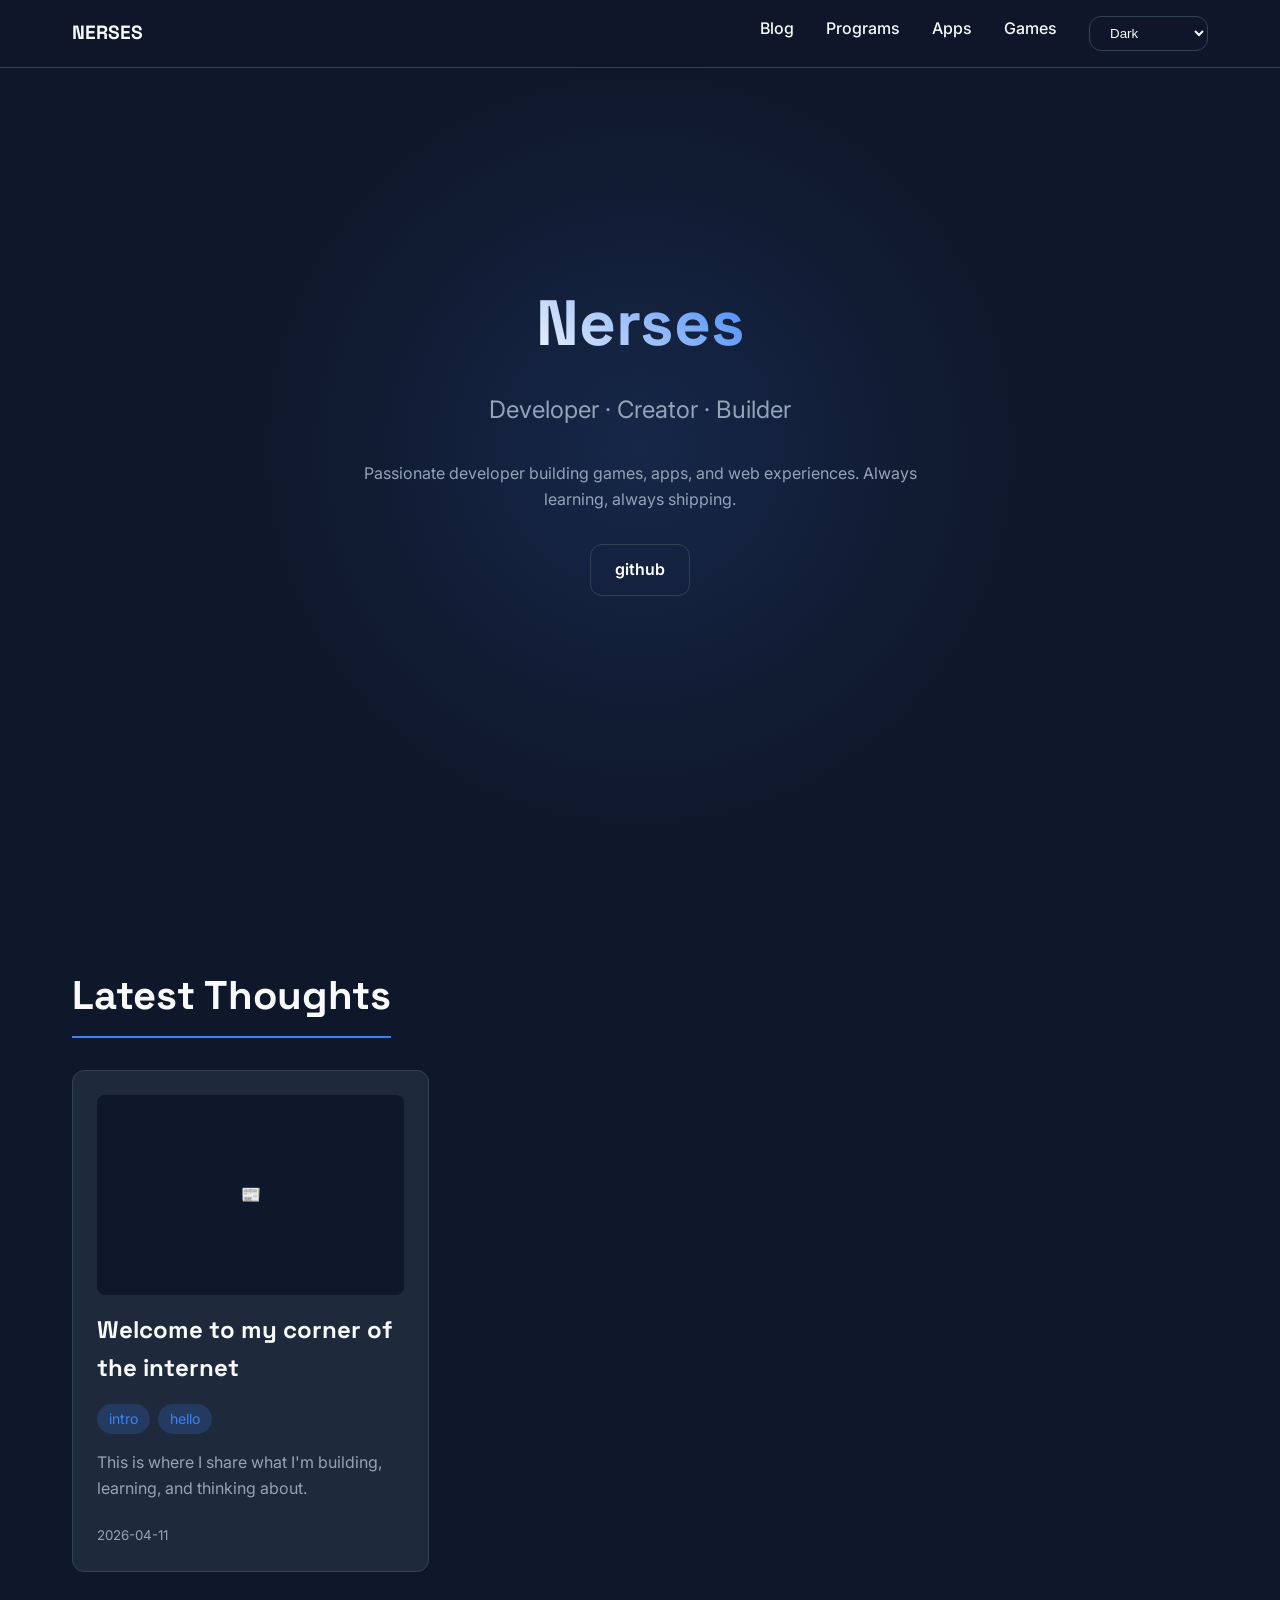
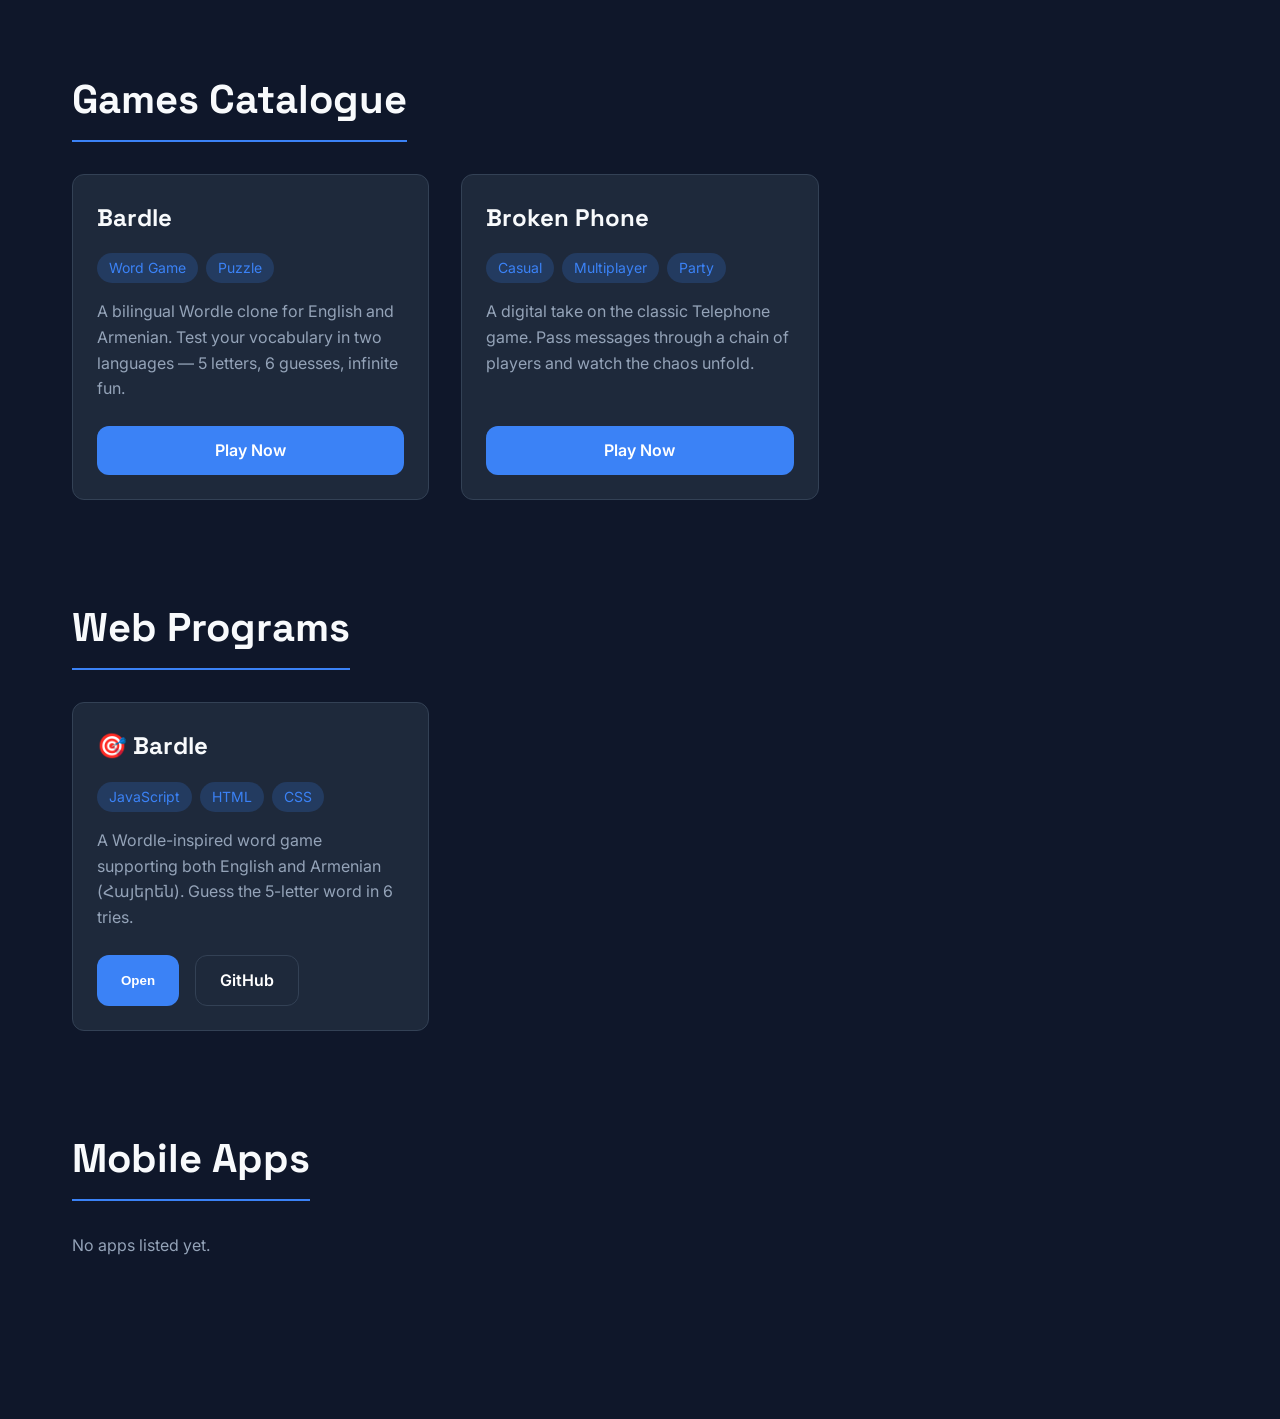
==== index.html @ 5c1e5d2f "Initial commit" ====
<!DOCTYPE html>
<html lang="en" data-theme="dark">
<head>
    <meta charset="UTF-8">
    <meta name="viewport" content="width=device-width, initial-scale=1.0">
    <title>Nerses | Portfolio</title>
    
    <link href="https://fonts.googleapis.com/css2?family=Inter:wght@400;500;600&family=Space+Grotesk:wght@500;700&display=swap" rel="stylesheet">
    <link rel="stylesheet" href="style.css">
    
    <!-- Marked for Markdown rendering -->
    <script src="https://cdn.jsdelivr.net/npm/marked/marked.min.js"></script>
</head>
<body>

<header>
    <nav>
        <div style="font-family: var(--font-heading); font-weight: bold; font-size: 1.2rem;">NERSES</div>
        <div class="nav-links">
            <a href="#blog">Blog</a>
            <a href="#programs">Programs</a>
            <a href="#apps">Apps</a>
            <a href="#games">Games</a>
            <select class="theme-switch" id="theme-switch">
                <option value="dark">Dark</option>
                <option value="light">Light</option>
                <option value="cyberpunk">Cyberpunk</option>
            </select>
        </div>
    </nav>
</header>

<div class="hero">
    <img id="profile-avatar" src="" alt="Avatar" style="width: 150px; height: 150px; border-radius: 50%; object-fit: cover; margin-bottom: 2rem; border: 4px solid var(--accent); display: none;">
    <h1 id="profile-name">Loading...</h1>
    <p id="profile-tagline" style="font-size: 1.5rem; color: var(--text-muted); margin-bottom: 2rem;"></p>
    <p id="profile-bio" style="max-width: 600px; margin: 0 auto 2rem; color: var(--text-muted);"></p>
    
    <div id="social-links" style="display: flex; gap: 1rem; justify-content: center; margin-bottom: 2rem;">
        <!-- Injected via JS -->
    </div>
</div>

<main>
    <section id="blog">
        <h2>Latest Thoughts</h2>
        <div class="grid" id="blog-grid"></div>
    </section>

    <section id="games">
        <h2>Games Catalogue</h2>
        <div class="grid" id="games-grid"></div>
    </section>

    <section id="programs">
        <h2>Web Programs</h2>
        <div class="grid" id="programs-grid"></div>
    </section>

    <section id="apps">
        <h2>Mobile Apps</h2>
        <div class="grid" id="apps-grid"></div>
    </section>
</main>

<!-- Modal Overlay -->
<div class="modal-overlay" id="modal">
    <div class="modal-content">
        <button class="modal-close" onclick="closeModal()">×</button>
        <div id="modal-body"></div>
    </div>
</div>

<script>
    let siteData = {};

    // Theme logic
    const themeSelect = document.getElementById('theme-switch');
    const savedTheme = localStorage.getItem('theme') || 'dark';
    document.documentElement.setAttribute('data-theme', savedTheme);
    themeSelect.value = savedTheme;

    themeSelect.addEventListener('change', (e) => {
        const t = e.target.value;
        document.documentElement.setAttribute('data-theme', t);
        localStorage.setItem('theme', t);
    });

    // Fetch data and render
    fetch('data.json')
        .then(res => res.json())
        .then(data => {
            siteData = data;
            renderProfile(data.meta);
            renderBlog(data.blog);
            renderGames(data.games);
            renderPrograms(data.programs);
            renderApps(data.apps);
        })
        .catch(err => console.error("Error loading data.json", err));

    function renderProfile(meta) {
        document.getElementById('profile-name').innerText = meta.name;
        document.getElementById('profile-tagline').innerText = meta.tagline;
        document.getElementById('profile-bio').innerText = meta.bio;
        
        if (meta.avatar) {
            const img = document.getElementById('profile-avatar');
            img.src = meta.avatar;
            img.style.display = 'block';
        }

        const socialsUrl = meta.socials;
        const socialDiv = document.getElementById('social-links');
        socialDiv.innerHTML = '';
        for (let [platform, url] of Object.entries(socialsUrl)) {
            if (url) {
                socialDiv.innerHTML += `<a href="${url}" target="_blank" class="btn" style="background: transparent; border: 1px solid var(--border);">${platform}</a>`;
            }
        }
    }

    function renderBlog(posts) {
        const grid = document.getElementById('blog-grid');
        grid.innerHTML = posts.filter(p => p.published).map(post => `
            <div class="card" onclick="openBlog('${post.id}')">
                ${post.cover ? `<img src="${post.cover}" class="blog-cover" alt="Cover">` : `<div class="blog-cover" style="display:flex; justify-content:center; align-items:center;">📰</div>`}
                <h3>${post.title}</h3>
                <div class="tags">
                    ${post.tags.map(t => `<span class="tag">${t}</span>`).join('')}
                </div>
                <p>${post.excerpt}</p>
                <small style="color: var(--text-muted)">${post.date}</small>
            </div>
        `).join('');
    }

    function renderGames(games) {
        const grid = document.getElementById('games-grid');
        grid.innerHTML = games.map(game => `
            <div class="card" onclick="openGame('${game.url}', '${game.title}')">
                <h3>${game.title}</h3>
                <div class="tags">
                    ${game.genre.map(t => `<span class="tag">${t}</span>`).join('')}
                </div>
                <p>${game.description}</p>
                <span class="btn" style="margin-top:auto;">Play Now</span>
            </div>
        `).join('');
    }

    function renderPrograms(programs) {
        const grid = document.getElementById('programs-grid');
        grid.innerHTML = programs.map(prog => `
            <div class="card">
                <h3>${prog.icon || ''} ${prog.title}</h3>
                <div class="tags">
                    ${prog.tech.map(t => `<span class="tag">${t}</span>`).join('')}
                </div>
                <p>${prog.description}</p>
                <div style="display: flex; gap: 1rem; margin-top: auto;">
                    ${prog.embed 
                        ? `<button class="btn" onclick="openGame('${prog.url}', '${prog.title}')">Open</button>`
                        : `<a href="${prog.url}" target="_blank" class="btn">Open</a>`
                    }
                    ${prog.repoUrl ? `<a href="${prog.repoUrl}" target="_blank" class="btn" style="background: transparent; border: 1px solid var(--border);">GitHub</a>` : ''}
                </div>
            </div>
        `).join('');
    }

    function renderApps(apps) {
        const grid = document.getElementById('apps-grid');
        if (!apps || apps.length === 0) {
            grid.innerHTML = `<p style="color: var(--text-muted)">No apps listed yet.</p>`;
            return;
        }
        grid.innerHTML = apps.map(app => `
            <div class="card">
                <h3>${app.title}</h3>
                <p>${app.description}</p>
                <a href="${app.url}" target="_blank" class="btn" style="margin-top: auto;">Download</a>
            </div>
        `).join('');
    }

    /* Modal Logic */
    const modal = document.getElementById('modal');
    const modalBody = document.getElementById('modal-body');

    function openBlog(id) {
        const post = siteData.blog.find(p => p.id === id);
        if (!post) return;
        
        modalBody.innerHTML = `
            ${post.cover ? `<img src="${post.cover}" style="width:100%; border-radius:8px; margin-bottom: 2rem;">` : ''}
            <div class="markdown-body">
                ${marked.parse(post.content)}
            </div>
        `;
        modal.classList.add('active');
    }

    function openGame(url, title) {
        modalBody.innerHTML = `
            <h2 style="margin-bottom: 1rem;">${title}</h2>
            <iframe src="${url}" class="iframe-container" allow="fullscreen"></iframe>
            <div style="margin-top: 1rem; text-align: right;">
                <a href="${url}" target="_blank" style="color: var(--accent);">Open in new tab ↗</a>
            </div>
        `;
        modal.classList.add('active');
    }

    function closeModal() {
        modal.classList.remove('active');
        setTimeout(() => { modalBody.innerHTML = ''; }, 300); // clear iframe
    }

    modal.addEventListener('click', (e) => {
        if (e.target === modal) closeModal();
    });
</script>

</body>
</html>
---- style.css ----
:root {
  /* Default Dark Theme */
  --bg-main: #0f172a;
  --bg-card: #1e293b;
  --bg-card-hover: #334155;
  --text-main: #f8fafc;
  --text-muted: #94a3b8;
  --accent: #3b82f6;
  --accent-hover: #2563eb;
  --border: #334155;
  
  --font-base: 'Inter', sans-serif;
  --font-heading: 'Space Grotesk', sans-serif;
  --radius: 12px;
  --transition: all 0.3s ease;
}

[data-theme='light'] {
  --bg-main: #f8fafc;
  --bg-card: #ffffff;
  --bg-card-hover: #f1f5f9;
  --text-main: #0f172a;
  --text-muted: #64748b;
  --accent: #2563eb;
  --accent-hover: #1d4ed8;
  --border: #e2e8f0;
}

[data-theme='cyberpunk'] {
  --bg-main: #000b18;
  --bg-card: #0a192f;
  --bg-card-hover: #112240;
  --text-main: #64ffda;
  --text-muted: #8892b0;
  --accent: #ff007f;
  --accent-hover: #ff4d94;
  --border: #233554;
}

* {
  box-sizing: border-box;
  margin: 0;
  padding: 0;
}

body {
  font-family: var(--font-base);
  background-color: var(--bg-main);
  color: var(--text-main);
  line-height: 1.6;
  transition: var(--transition);
  overflow-x: hidden;
}

/* Header & Nav */
header {
  position: fixed;
  top: 0;
  width: 100%;
  background: color-mix(in srgb, var(--bg-main) 80%, transparent);
  backdrop-filter: blur(10px);
  z-index: 100;
  border-bottom: 1px solid var(--border);
}

nav {
  max-width: 1200px;
  margin: 0 auto;
  padding: 1rem 2rem;
  display: flex;
  justify-content: space-between;
  align-items: center;
}

.nav-links {
  display: flex;
  gap: 2rem;
}

.nav-links a {
  color: var(--text-main);
  text-decoration: none;
  font-weight: 500;
  transition: var(--transition);
}

.nav-links a:hover {
  color: var(--accent);
}

/* Hero Section */
.hero {
  min-height: 100vh;
  display: flex;
  flex-direction: column;
  justify-content: center;
  align-items: center;
  text-align: center;
  padding: 2rem;
  background: radial-gradient(circle at center, color-mix(in srgb, var(--accent) 15%, transparent), transparent 50%);
}

.hero h1 {
  font-family: var(--font-heading);
  font-size: 4rem;
  margin-bottom: 1rem;
  background: linear-gradient(45deg, var(--text-main), var(--accent));
  -webkit-background-clip: text;
  -webkit-text-fill-color: transparent;
}

/* Container */
main {
  max-width: 1200px;
  margin: 0 auto;
  padding: 4rem 2rem;
}

section {
  margin-bottom: 6rem;
}

section h2 {
  font-family: var(--font-heading);
  font-size: 2.5rem;
  margin-bottom: 2rem;
  padding-bottom: 0.5rem;
  border-bottom: 2px solid var(--accent);
  display: inline-block;
}

/* Grid Layouts */
.grid {
  display: grid;
  grid-template-columns: repeat(auto-fill, minmax(300px, 1fr));
  gap: 2rem;
}

/* Cards */
.card {
  background: var(--bg-card);
  border: 1px solid var(--border);
  border-radius: var(--radius);
  padding: 1.5rem;
  transition: var(--transition);
  cursor: pointer;
  display: flex;
  flex-direction: column;
  height: 100%;
}

.card:hover {
  transform: translateY(-5px);
  background: var(--bg-card-hover);
  box-shadow: 0 10px 30px -10px rgba(0,0,0,0.3);
}

.card h3 {
  font-family: var(--font-heading);
  font-size: 1.5rem;
  margin-bottom: 1rem;
}

.card p {
  color: var(--text-muted);
  margin-bottom: 1.5rem;
  flex-grow: 1;
}

.tags {
  display: flex;
  flex-wrap: wrap;
  gap: 0.5rem;
  margin-bottom: 1rem;
}

.tag {
  background: color-mix(in srgb, var(--accent) 20%, transparent);
  color: var(--accent);
  padding: 0.25rem 0.75rem;
  border-radius: 999px;
  font-size: 0.875rem;
}

.btn {
  display: inline-block;
  padding: 0.75rem 1.5rem;
  background: var(--accent);
  color: white;
  text-decoration: none;
  border-radius: var(--radius);
  font-weight: 600;
  transition: var(--transition);
  text-align: center;
  border: none;
  cursor: pointer;
}

.btn:hover {
  background: var(--accent-hover);
}

/* Modals & Iframes */
.modal-overlay {
  position: fixed;
  top: 0;
  left: 0;
  width: 100%;
  height: 100%;
  background: rgba(0,0,0,0.8);
  backdrop-filter: blur(5px);
  z-index: 1000;
  display: flex;
  justify-content: center;
  align-items: center;
  opacity: 0;
  pointer-events: none;
  transition: var(--transition);
}

.modal-overlay.active {
  opacity: 1;
  pointer-events: all;
}

.modal-content {
  background: var(--bg-main);
  width: 90%;
  max-width: 800px;
  max-height: 90vh;
  border-radius: var(--radius);
  border: 1px solid var(--border);
  position: relative;
  overflow-y: auto;
  padding: 2rem;
  transform: translateY(20px);
  transition: var(--transition);
}

.modal-overlay.active .modal-content {
  transform: translateY(0);
}

.modal-close {
  position: absolute;
  top: 1rem;
  right: 1rem;
  background: none;
  border: none;
  color: var(--text-main);
  font-size: 1.5rem;
  cursor: pointer;
  z-index: 10;
}

.iframe-container {
  width: 100%;
  height: 70vh;
  border: none;
  border-radius: var(--radius);
  background: #000;
}

.theme-switch {
  background: transparent;
  border: 1px solid var(--border);
  color: var(--text-main);
  padding: 0.5rem 1rem;
  border-radius: var(--radius);
  cursor: pointer;
}

/* Blog specific */
.blog-cover {
  width: 100%;
  height: 200px;
  object-fit: cover;
  border-radius: calc(var(--radius) - 4px);
  margin-bottom: 1rem;
  background: var(--bg-main);
}

.markdown-body {
  color: var(--text-main);
}
.markdown-body h1, .markdown-body h2 { border-bottom: 1px solid var(--border); padding-bottom: 0.5em; margin-bottom: 1em; }
.markdown-body p { margin-bottom: 1em; }

/* Edit Panel */
.edit-container {
  display: flex;
  height: 100vh;
}
.edit-sidebar {
  width: 250px;
  background: var(--bg-card);
  border-right: 1px solid var(--border);
  padding: 2rem 1rem;
}
.edit-sidebar button {
  width: 100%;
  padding: 1rem;
  background: none;
  border: none;
  color: var(--text-muted);
  text-align: left;
  cursor: pointer;
  border-radius: var(--radius);
  margin-bottom: 0.5rem;
}
.edit-sidebar button.active, .edit-sidebar button:hover {
  background: var(--bg-card-hover);
  color: var(--text-main);
}
.edit-content-area {
  flex-grow: 1;
  padding: 2rem;
  overflow-y: auto;
}
.form-group {
  margin-bottom: 1rem;
}
.form-group label {
  display: block;
  margin-bottom: 0.5rem;
  color: var(--text-muted);
}
.form-group input, .form-group textarea, .form-group select {
  width: 100%;
  padding: 0.75rem;
  border-radius: var(--radius);
  border: 1px solid var(--border);
  background: var(--bg-main);
  color: var(--text-main);
  font-family: inherit;
}

/* Login screen */
.login-screen {
  height: 100vh;
  display: flex;
  justify-content: center;
  align-items: center;
}
.login-box {
  background: var(--bg-card);
  padding: 2rem;
  border-radius: var(--radius);
  border: 1px solid var(--border);
  width: 100%;
  max-width: 400px;
  text-align: center;
}
.login-box input { margin: 1rem 0; }
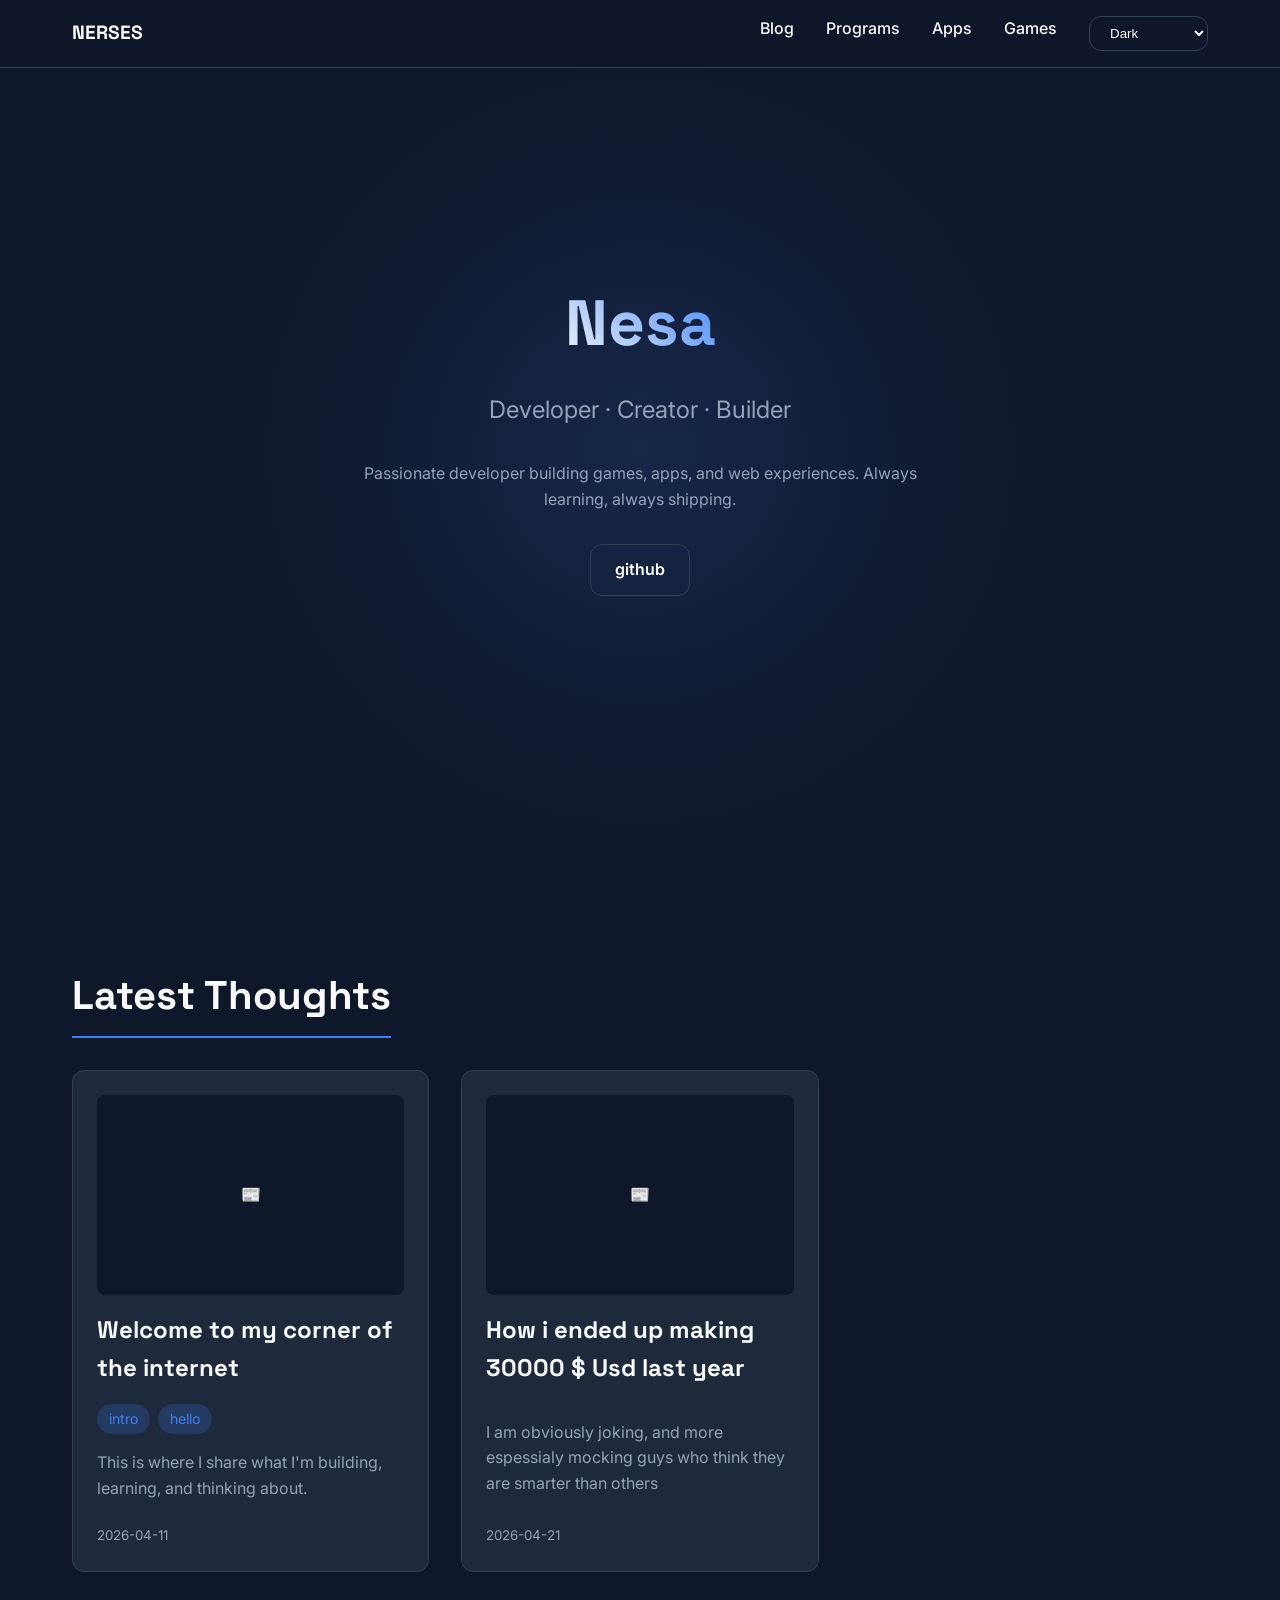
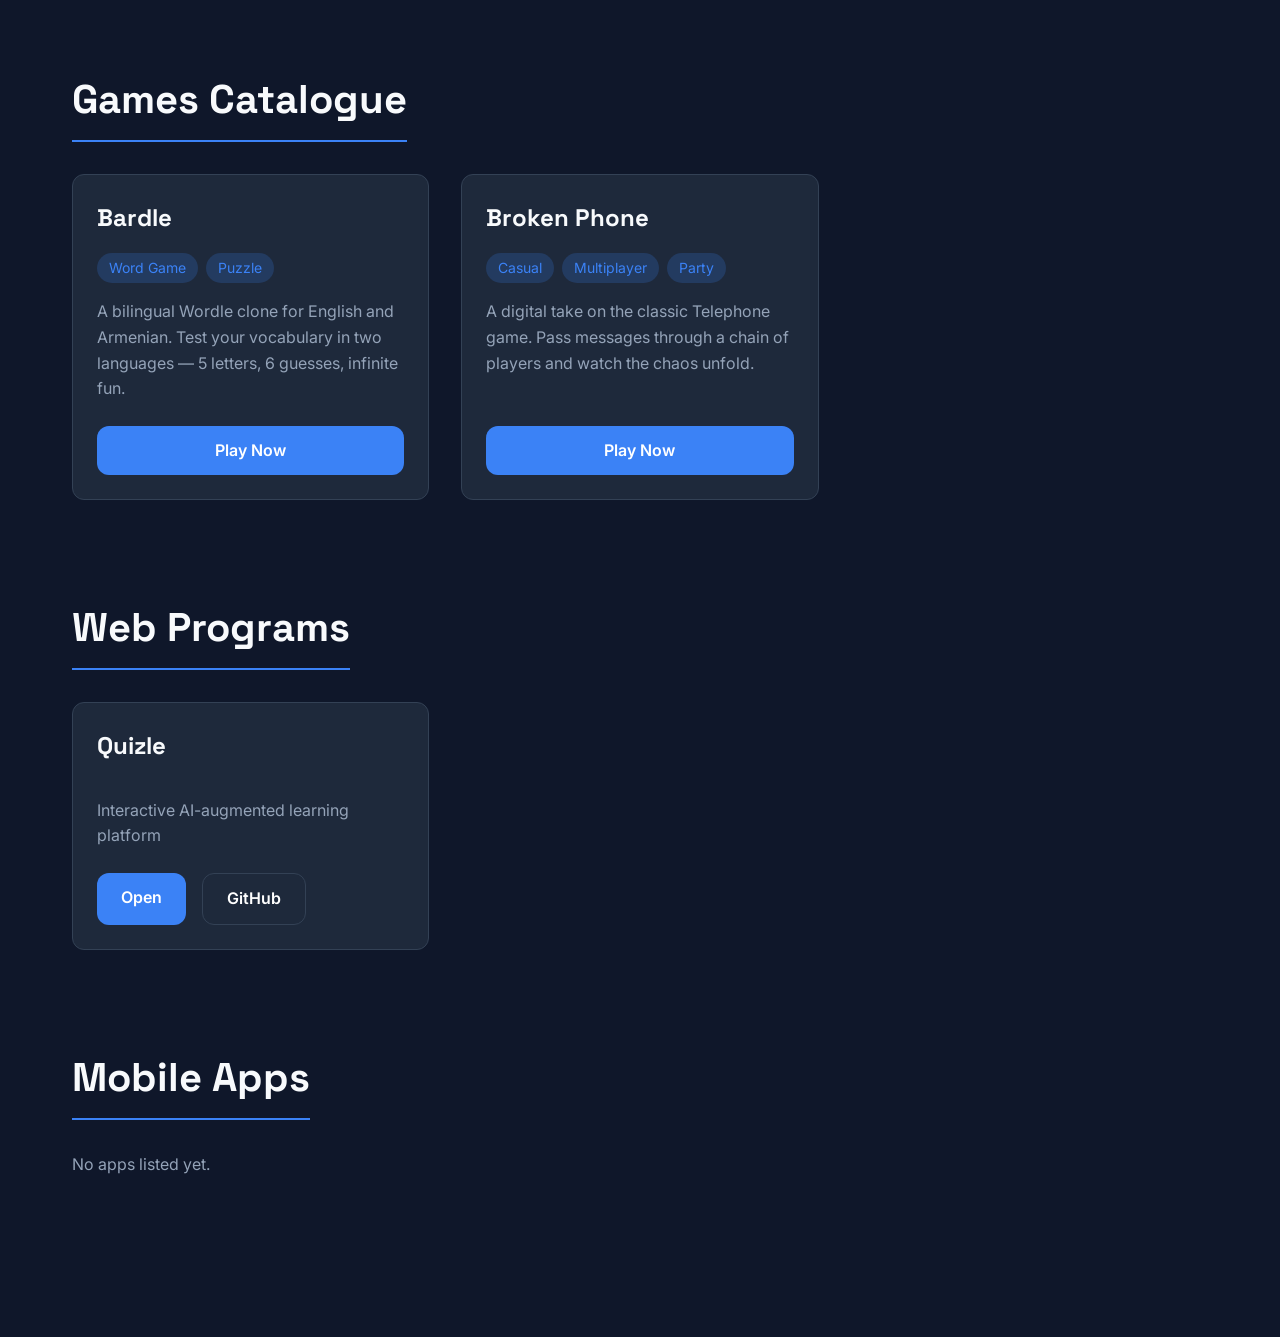
==== commit 2bda183b: "New updates" ====
--- a/index.html
+++ b/index.html
@@ -3,7 +3,7 @@
 <head>
     <meta charset="UTF-8">
     <meta name="viewport" content="width=device-width, initial-scale=1.0">
-    <title>Nerses | Portfolio</title>
+    <title>Nerses Sargsyan | Portfolio</title>
     
     <link href="https://fonts.googleapis.com/css2?family=Inter:wght@400;500;600&family=Space+Grotesk:wght@500;700&display=swap" rel="stylesheet">
     <link rel="stylesheet" href="style.css">
